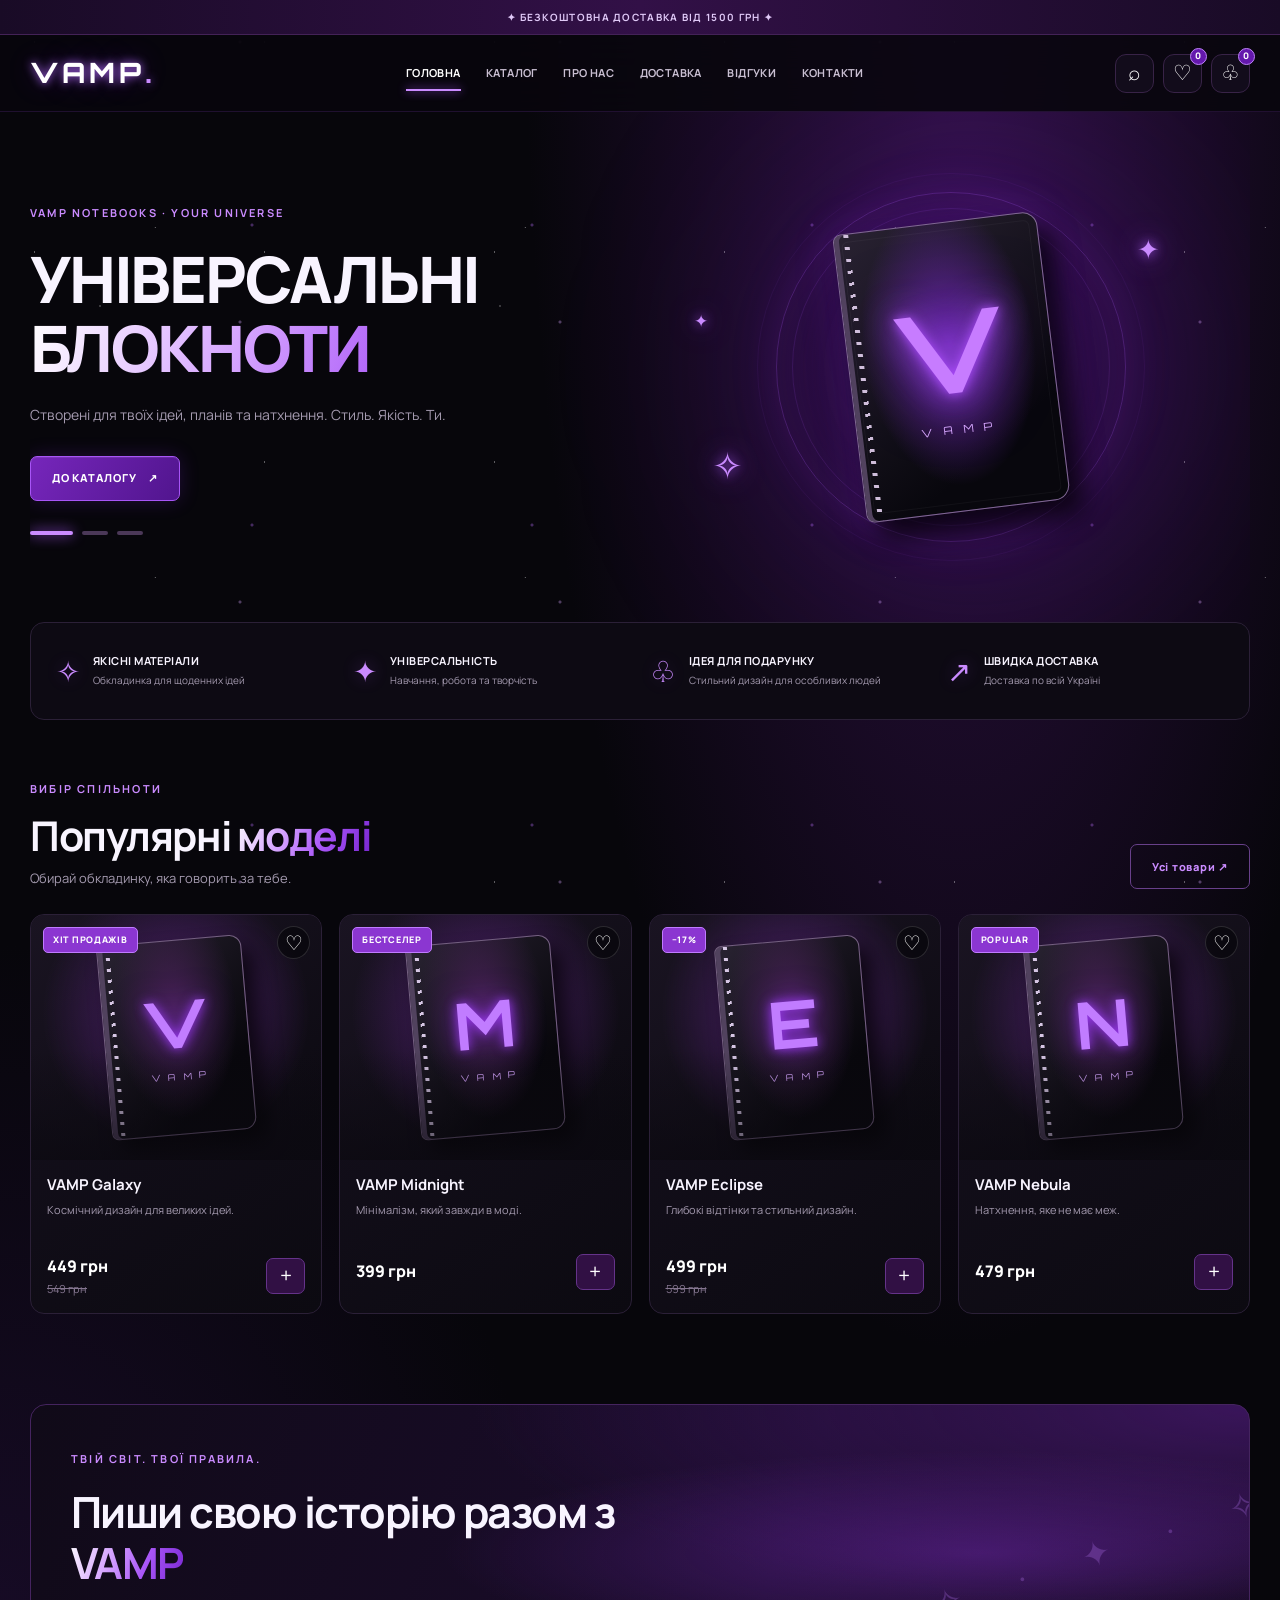
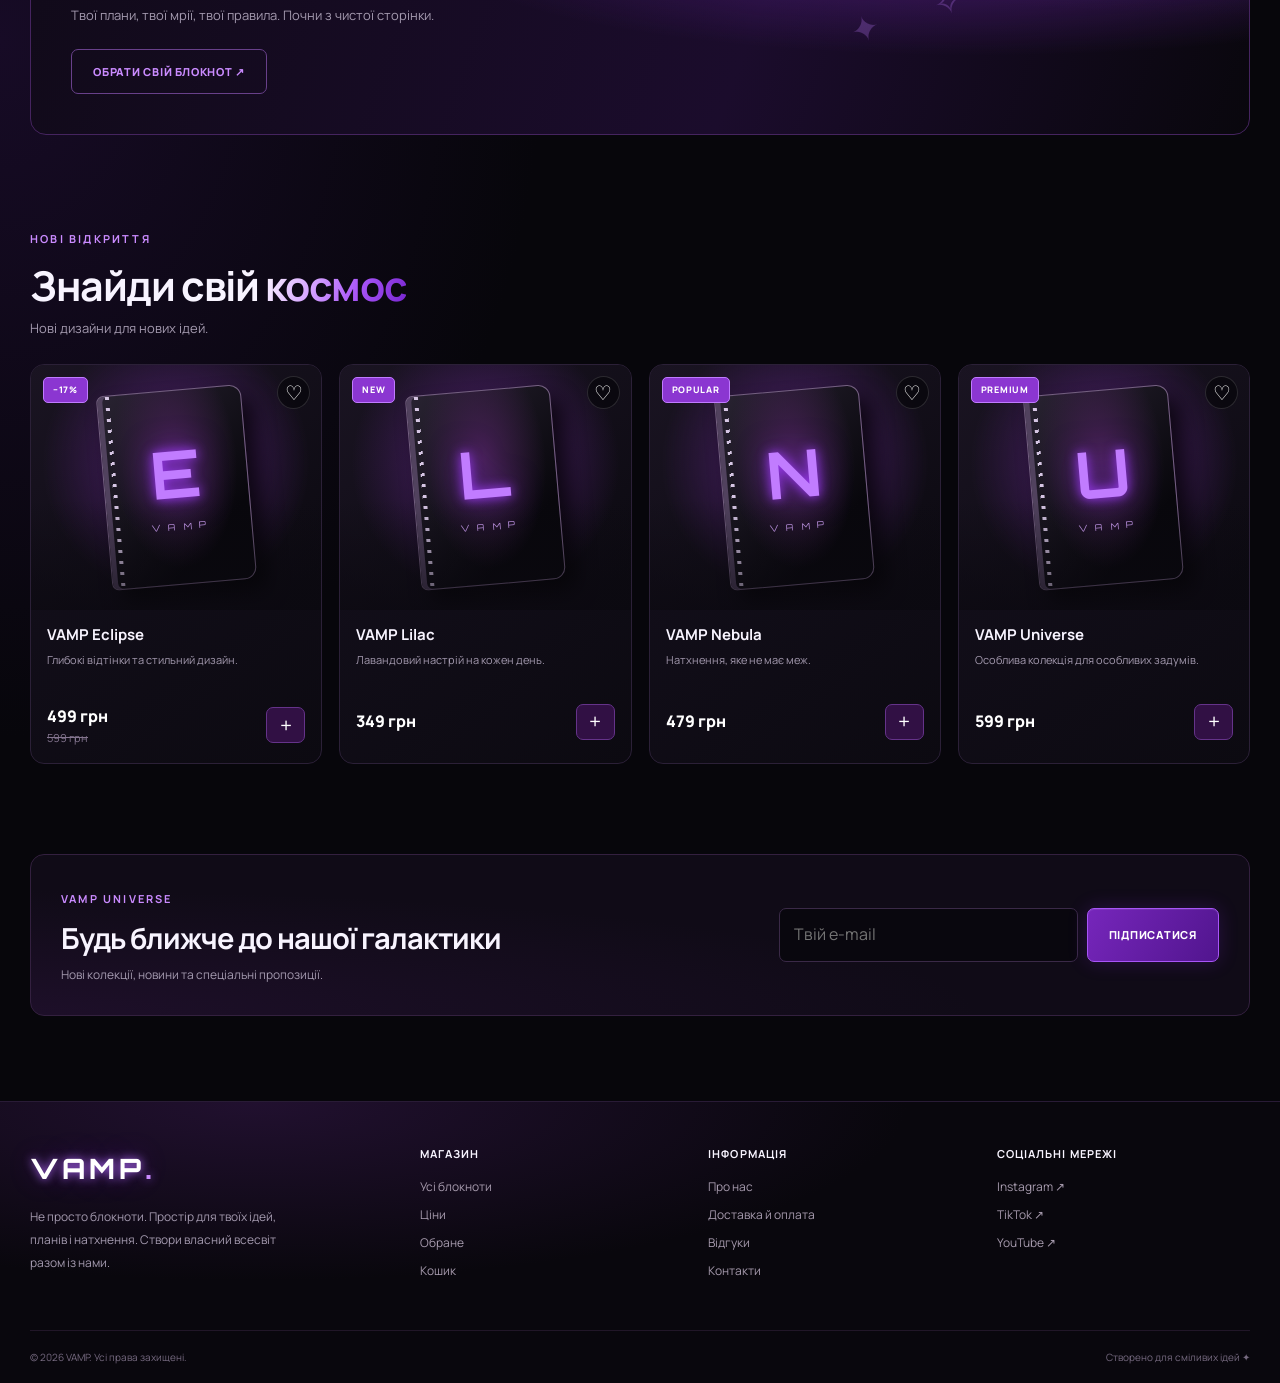
==== index.html @ b90a0ad0 "Add files via upload" ====
<!DOCTYPE html>
<html lang="uk">
<head>
    <meta charset="UTF-8">
    <meta name="viewport" content="width=device-width, initial-scale=1.0">
    <meta name="theme-color" content="#08050d">
    <meta name="description" content="VAMP — універсальні блокноти для твоїх ідей, планів і натхнення.">
    <title>VAMP — Блокноти твого всесвіту</title>

    <link rel="stylesheet" href="styles.css">
</head>

<body>

    <!-- Верхня інформаційна смуга -->
    <div class="topline">
        ✦ БЕЗКОШТОВНА ДОСТАВКА ВІД 1500 ГРН ✦
    </div>

    <!-- Шапка сайту -->
    <header class="header">
        <div class="container navbar">

            <a href="index.html" class="logo">VAMP<span>.</span></a>

            <button class="menu-toggle" id="menuToggle"
                    aria-label="Відкрити меню">
                ☰
            </button>

            <nav class="nav-links" id="navLinks">
                <a href="index.html" class="active">Головна</a>
                <a href="catalog.html">Каталог</a>
                <a href="about.html">Про нас</a>
                <a href="delivery.html">Доставка</a>
                <a href="reviews.html">Відгуки</a>
                <a href="contacts.html">Контакти</a>
            </nav>

            <div class="nav-actions">
                <button class="icon-button" id="searchToggle"
                        aria-label="Пошук">
                    ⌕
                </button>

                <a href="catalog.html?filter=saved"
                   class="icon-button" aria-label="Обране">
                    ♡ <span class="count" id="favoritesCount">0</span>
                </a>

                <a href="cart.html" class="icon-button"
                   aria-label="Кошик">
                    ♧ <span class="count" id="cartCount">0</span>
                </a>
            </div>

        </div>

        <div class="container search-box" id="searchBox" hidden>
            <input type="search" id="globalSearch"
                   placeholder="Знайди свій блокнот...">
        </div>
    </header>

    <main>

        <!-- Головна карусель -->
        <section class="hero container">

            <div class="hero-content">
                <span class="eyebrow">VAMP NOTEBOOKS · YOUR UNIVERSE</span>

                <h1 id="heroTitle">
                    УНІВЕРСАЛЬНІ
                    <span class="gradient-text">БЛОКНОТИ</span>
                </h1>

                <p id="heroDescription">
                    Створені для твоїх ідей, планів та натхнення.
                    Стиль. Якість. Ти.
                </p>

                <a href="catalog.html" class="btn">
                    ДО КАТАЛОГУ <span>↗</span>
                </a>

                <div class="carousel-controls">
                    <button class="carousel-dot active"
                            data-slide="0" aria-label="Слайд 1"></button>

                    <button class="carousel-dot"
                            data-slide="1" aria-label="Слайд 2"></button>

                    <button class="carousel-dot"
                            data-slide="2" aria-label="Слайд 3"></button>
                </div>
            </div>

            <div class="hero-visual">
                <div class="orbit"></div>

                <div class="hero-notebook">
                    <div class="hero-symbol">V</div>
                    <div class="hero-brand">V A M P</div>
                </div>

                <div class="floating-star star-one">✦</div>
                <div class="floating-star star-two">✧</div>
                <div class="floating-star star-three">✦</div>
            </div>

        </section>

        <!-- Переваги магазину -->
        <section class="container benefits">

            <div class="benefit">
                <span class="benefit-icon">✧</span>
                <div>
                    <h3>ЯКІСНІ МАТЕРІАЛИ</h3>
                    <p>Обкладинка для щоденних ідей</p>
                </div>
            </div>

            <div class="benefit">
                <span class="benefit-icon">✦</span>
                <div>
                    <h3>УНІВЕРСАЛЬНІСТЬ</h3>
                    <p>Навчання, робота та творчість</p>
                </div>
            </div>

            <div class="benefit">
                <span class="benefit-icon">♧</span>
                <div>
                    <h3>ІДЕЯ ДЛЯ ПОДАРУНКУ</h3>
                    <p>Стильний дизайн для особливих людей</p>
                </div>
            </div>

            <div class="benefit">
                <span class="benefit-icon">↗</span>
                <div>
                    <h3>ШВИДКА ДОСТАВКА</h3>
                    <p>Доставка по всій Україні</p>
                </div>
            </div>

        </section>

        <!-- Популярні товари -->
        <section class="container section">

            <div class="section-heading">
                <div>
                    <span class="eyebrow">ВИБІР СПІЛЬНОТИ</span>
                    <h2>Популярні <span class="gradient-text">моделі</span></h2>
                    <p>Обирай обкладинку, яка говорить за тебе.</p>
                </div>

                <a href="catalog.html" class="btn btn-outline">
                    Усі товари ↗
                </a>
            </div>

            <div class="products-grid" id="popularProducts">
                <!-- Товари додаються через JavaScript -->
            </div>

        </section>

        <!-- Рекламний банер -->
        <section class="container section">
            <div class="promo-banner">
                <div class="promo-content">
                    <span class="eyebrow">ТВІЙ СВІТ. ТВОЇ ПРАВИЛА.</span>

                    <h2>
                        Пиши свою історію
                        разом з <span class="gradient-text">VAMP</span>
                    </h2>

                    <p>
                        Твої плани, твої мрії, твої правила.
                        Почни з чистої сторінки.
                    </p>

                    <a href="catalog.html" class="btn btn-outline">
                        ОБРАТИ СВІЙ БЛОКНОТ ↗
                    </a>
                </div>
            </div>
        </section>

        <!-- Нова колекція -->
        <section class="container section">

            <div class="section-heading">
                <div>
                    <span class="eyebrow">НОВІ ВІДКРИТТЯ</span>
                    <h2>Знайди свій <span class="gradient-text">космос</span></h2>
                    <p>Нові дизайни для нових ідей.</p>
                </div>
            </div>

            <div class="products-grid" id="newProducts">
                <!-- Новинки додаються через JavaScript -->
            </div>

        </section>

        <!-- Підписка на новини -->
        <section class="container section">
            <div class="newsletter">

                <div>
                    <span class="eyebrow">VAMP UNIVERSE</span>
                    <h2>Будь ближче до нашої галактики</h2>
                    <p>Нові колекції, новини та спеціальні пропозиції.</p>
                </div>

                <form id="newsletterForm">
                    <input type="email" id="newsletterEmail"
                           placeholder="Твій e-mail" required>

                    <button type="submit" class="btn">
                        ПІДПИСАТИСЯ
                    </button>
                </form>

            </div>
        </section>

    </main>

    <!-- Підвал -->
    <footer class="footer">
        <div class="container footer-grid">

            <div class="footer-brand">
                <a href="index.html" class="logo">VAMP<span>.</span></a>

                <p>
                    Не просто блокноти.
                    Простір для твоїх ідей, планів і натхнення.
                    Створи власний всесвіт разом із нами.
                </p>
            </div>

            <div>
                <h3>МАГАЗИН</h3>
                <a href="catalog.html">Усі блокноти</a>
                <a href="catalog.html?sort=price">Ціни</a>
                <a href="catalog.html?filter=saved">Обране</a>
                <a href="cart.html">Кошик</a>
            </div>

            <div>
                <h3>ІНФОРМАЦІЯ</h3>
                <a href="about.html">Про нас</a>
                <a href="delivery.html">Доставка й оплата</a>
                <a href="reviews.html">Відгуки</a>
                <a href="contacts.html">Контакти</a>
            </div>

            <div>
                <h3>СОЦІАЛЬНІ МЕРЕЖІ</h3>
                <a href="https://instagram.com/" target="_blank"
                   rel="noopener noreferrer">Instagram ↗</a>
                <a href="https://tiktok.com/" target="_blank"
                   rel="noopener noreferrer">TikTok ↗</a>
                <a href="https://youtube.com/" target="_blank"
                   rel="noopener noreferrer">YouTube ↗</a>
            </div>

        </div>

        <div class="container copyright">
            <span>© 2026 VAMP. Усі права захищені.</span>
            <span>Створено для сміливих ідей ✦</span>
        </div>
    </footer>

    <script src="app.js"></script>

</body>
</html>
---- styles.css ----
/* =========================================
   VAMP — GALAXY DESIGN SYSTEM
   HTML + CSS + JavaScript
========================================= */

@import url('https://fonts.googleapis.com/css2?family=Manrope:wght@400;500;600;700;800&family=Orbitron:wght@400;500;600;700;800&display=swap');

/* ---------- 1. ОСНОВНІ НАЛАШТУВАННЯ ---------- */

:root {
    --bg: #07060b;
    --bg-light: #0d0913;
    --panel: #100c18;
    --panel-light: #171020;

    --purple: #a855f7;
    --purple-light: #ca8bff;
    --purple-dark: #6418ad;
    --pink: #e879f9;

    --text: #f8f4ff;
    --muted: #a49aaf;
    --border: #30213e;

    --glow:
        0 0 15px #a855f733,
        0 0 35px #a855f711;

    --radius: 14px;
    --transition: 0.3s ease;
}

* {
    margin: 0;
    padding: 0;
    box-sizing: border-box;
}

html {
    scroll-behavior: smooth;
    scroll-padding-top: 100px;
}

body {
    min-height: 100vh;
    overflow-x: hidden;

    color: var(--text);
    background:
        radial-gradient(
            ellipse at 75% 0%,
            #301047 0%,
            transparent 32%
        ),
        radial-gradient(
            ellipse at 0% 55%,
            #170b26 0%,
            transparent 30%
        ),
        var(--bg);

    font-family: 'Manrope', sans-serif;
    line-height: 1.6;
}

/* Космічні зірки на фоні */

body::before {
    content: "";
    position: fixed;
    inset: 0;

    pointer-events: none;
    z-index: -1;

    opacity: 0.35;

    background-image:
        radial-gradient(
            1px 1px at 15% 20%,
            white 50%,
            transparent
        ),
        radial-gradient(
            2px 2px at 75% 15%,
            #d8a6ff 50%,
            transparent
        ),
        radial-gradient(
            1px 1px at 42% 65%,
            white 50%,
            transparent
        ),
        radial-gradient(
            2px 2px at 90% 75%,
            #bb70ff 50%,
            transparent
        ),
        radial-gradient(
            1px 1px at 25% 85%,
            white 50%,
            transparent
        );

    background-size:
        230px 210px,
        320px 280px,
        370px 350px,
        280px 300px,
        400px 360px;

    animation: starsMove 50s linear infinite;
}

@keyframes starsMove {
    from {
        background-position: 0 0;
    }

    to {
        background-position: 250px 500px;
    }
}

::selection {
    color: white;
    background: #8534c7;
}

a {
    color: inherit;
    text-decoration: none;
}

button,
input,
textarea,
select {
    font: inherit;
}

button {
    cursor: pointer;
}

button,
a,
input {
    -webkit-tap-highlight-color: transparent;
}

button:focus-visible,
a:focus-visible,
input:focus-visible,
select:focus-visible,
textarea:focus-visible {
    outline: 2px solid var(--purple-light);
    outline-offset: 4px;
}

img {
    display: block;
    max-width: 100%;
}

.container {
    width: min(1220px, calc(100% - 44px));
    margin-inline: auto;
}

section {
    position: relative;
}

/* ---------- 2. ТИПОГРАФІКА ---------- */

h1,
h2,
h3,
h4 {
    line-height: 1.2;
    font-weight: 700;
}

h1,
h2 {
    letter-spacing: -0.035em;
}

h2 {
    font-size: clamp(27px, 3.2vw, 42px);
}

p {
    color: var(--muted);
}

.eyebrow {
    display: inline-block;

    color: var(--purple-light);

    font-size: 11px;
    font-weight: 700;

    letter-spacing: 0.2em;
    text-transform: uppercase;
}

.gradient-text {
    color: var(--purple-light);

    background:
        linear-gradient(
            110deg,
            #ffffff 0%,
            #d6a5ff 35%,
            #a855f7 65%,
            #7624cf 100%
        );

    -webkit-background-clip: text;
    background-clip: text;
    -webkit-text-fill-color: transparent;
}

/* ---------- 3. ВЕРХНЯ СМУГА ---------- */

.topline {
    padding: 9px 15px;

    color: #e0c9f7;
    background:
        linear-gradient(
            90deg,
            #190b26,
            #321047,
            #190b26
        );

    border-bottom: 1px solid #432257;

    text-align: center;
    font-size: 10px;
    font-weight: 700;

    letter-spacing: 0.13em;
}

/* ---------- 4. НАВІГАЦІЯ ---------- */

.header {
    position: sticky;
    top: 0;
    z-index: 100;

    background: rgb(8 6 13 / 88%);

    border-bottom: 1px solid rgb(168 85 247 / 15%);

    backdrop-filter: blur(20px);
    -webkit-backdrop-filter: blur(20px);
}

.navbar {
    min-height: 76px;

    display: flex;
    align-items: center;
    justify-content: space-between;

    gap: 25px;
}

.logo {
    flex-shrink: 0;

    font-family: 'Orbitron', sans-serif;
    font-size: 28px;
    font-weight: 800;

    letter-spacing: 0.14em;

    color: white;

    text-shadow:
        0 0 10px #b36aff,
        0 0 30px #8b2cf555;
}

.logo span {
    color: var(--purple-light);
}

.nav-links {
    display: flex;
    align-items: center;
    justify-content: center;

    gap: clamp(12px, 2vw, 27px);
}

.nav-links a {
    position: relative;

    color: #c9bfd2;

    font-size: 11px;
    font-weight: 700;

    text-transform: uppercase;
    letter-spacing: 0.035em;

    transition: color var(--transition);
}

.nav-links a::after {
    content: "";

    position: absolute;
    left: 0;
    bottom: -9px;

    width: 0;
    height: 2px;

    background: var(--purple-light);

    box-shadow: 0 0 10px var(--purple);

    transition: width var(--transition);
}

.nav-links a:hover,
.nav-links a.active {
    color: white;
}

.nav-links a:hover::after,
.nav-links a.active::after {
    width: 100%;
}

.nav-actions {
    display: flex;
    align-items: center;
    gap: 9px;
}

.icon-button {
    width: 39px;
    height: 39px;

    position: relative;

    display: inline-flex;
    align-items: center;
    justify-content: center;
    gap: 2px;

    border: 1px solid #382347;
    border-radius: 11px;

    background: #120c1b;
    color: white;

    font-size: 21px;

    transition: all var(--transition);
}

.icon-button:hover {
    color: var(--purple-light);
    border-color: var(--purple);
    box-shadow: var(--glow);
    transform: translateY(-2px);
}

.count {
    position: absolute;
    top: -7px;
    right: -6px;

    min-width: 17px;
    height: 17px;

    display: grid;
    place-items: center;

    padding: 0 4px;

    color: white;
    background: var(--purple-dark);

    border: 1px solid #c084fc;
    border-radius: 99px;

    font-size: 9px;
    font-weight: 800;
}

.menu-toggle {
    display: none;

    width: 39px;
    height: 39px;

    border: 1px solid var(--border);
    border-radius: 10px;

    color: white;
    background: var(--panel);

    font-size: 20px;
}

.search-box {
    padding-bottom: 15px;
}

.search-box input {
    width: 100%;
    padding: 13px 15px;

    color: white;
    background: var(--panel);

    border: 1px solid var(--border);
    border-radius: 8px;
}

.search-box input:focus {
    border-color: var(--purple);
    outline: none;
}

/* ---------- 5. КНОПКИ ---------- */

.btn {
    min-height: 45px;

    display: inline-flex;
    align-items: center;
    justify-content: center;
    gap: 12px;

    padding: 12px 21px;

    color: white;

    border: 1px solid #a855f7;
    border-radius: 7px;

    background:
        linear-gradient(
            120deg,
            #7626bb,
            #51158e
        );

    box-shadow:
        0 0 20px #8b2cf533,
        inset 0 1px 0 #ffffff15;

    font-size: 11px;
    font-weight: 800;

    letter-spacing: 0.07em;

    transition:
        transform var(--transition),
        box-shadow var(--transition),
        filter var(--transition);
}

.btn:hover {
    transform: translateY(-3px);

    filter: brightness(1.18);

    box-shadow:
        0 0 20px #a855f766,
        0 0 45px #a855f722;
}

.btn:active {
    transform: translateY(0);
}

.btn-outline {
    color: var(--purple-light);

    background: transparent;

    border-color: #68408a;
    box-shadow: none;
}

.btn-outline:hover {
    color: white;
    background: #8b2be333;
    border-color: var(--purple);
}

.btn-small {
    min-height: 36px;
    padding: 8px 12px;

    font-size: 11px;
}

/* ---------- 6. ГОЛОВНА КАРУСЕЛЬ ---------- */

.hero {
    min-height: 510px;

    display: grid;
    grid-template-columns: 1fr 1fr;

    align-items: center;
    gap: 25px;

    padding-top: 30px;
    padding-bottom: 30px;

    overflow: hidden;
}

.hero::before {
    content: "";

    position: absolute;

    width: 430px;
    height: 430px;

    top: 8%;
    right: 5%;

    border-radius: 50%;

    background: #781acb35;
    filter: blur(100px);

    pointer-events: none;
}

.hero-content {
    position: relative;
    z-index: 2;

    animation: fadeIn 0.8s ease both;
}

.hero h1 {
    margin: 20px 0;

    font-size: clamp(40px, 5vw, 68px);

    line-height: 1.07;
    font-weight: 800;
}

.hero h1 .gradient-text {
    display: block;
}

.hero-content > p {
    max-width: 430px;

    margin-bottom: 27px;

    font-size: 14px;
    line-height: 1.9;
}

.carousel-controls {
    display: flex;
    gap: 9px;

    margin-top: 30px;
}

.carousel-dot {
    width: 26px;
    height: 4px;

    padding: 0;

    border: 0;
    border-radius: 5px;

    background: #4b3858;

    transition: all var(--transition);
}

.carousel-dot.active {
    width: 43px;

    background: var(--purple-light);

    box-shadow: 0 0 13px var(--purple);
}

.hero-visual {
    position: relative;

    min-height: 400px;

    display: grid;
    place-items: center;

    isolation: isolate;
}

.orbit {
    position: absolute;

    width: min(350px, 85%);
    aspect-ratio: 1;

    border: 1px solid #a855f744;
    border-radius: 50%;

    box-shadow:
        0 0 50px #9d38ff20,
        inset 0 0 50px #7625bd20;

    animation: orbitPulse 5s ease-in-out infinite;
}

.orbit::before,
.orbit::after {
    content: "";

    position: absolute;

    inset: 15px;

    border: 1px solid #a855f722;
    border-radius: 50%;
}

.orbit::after {
    inset: -20px;
    border-color: #a855f711;
}

.hero-notebook {
    position: relative;

    width: 205px;
    height: 290px;

    display: flex;
    flex-direction: column;
    align-items: center;
    justify-content: center;

    gap: 16px;

    border: 1px solid #806b92;
    border-radius: 8px 15px 15px 8px;

    background:
        radial-gradient(
            ellipse at 50% 42%,
            #6425a3,
            transparent 60%
        ),
        linear-gradient(
            145deg,
            #292232,
            #08070d 75%
        );

    box-shadow:
        13px 18px 25px #000b,
        inset 5px 0 #51425e,
        0 0 45px #942fff25;

    transform: rotate(-7deg);

    animation: notebookFloat 5s ease-in-out infinite;
}

.hero-notebook::before {
    content: "";

    position: absolute;

    top: 0;
    bottom: 0;
    left: 10px;

    width: 5px;

    background:
        repeating-linear-gradient(
            to bottom,
            #e4d1f0 0 3px,
            transparent 3px 12px
        );

    opacity: 0.9;
}

.hero-notebook::after {
    content: "";

    position: absolute;

    top: 7px;
    right: 7px;
    bottom: 7px;
    left: 7px;

    border: 1px solid #ffffff0a;
    border-radius: 6px;

    pointer-events: none;
}

.hero-symbol {
    color: #c77cff;

    font-family: 'Orbitron', sans-serif;
    font-size: 112px;
    font-weight: 700;

    line-height: 1;

    text-shadow:
        0 0 12px #ae4cff,
        0 0 35px #a855f7,
        0 0 70px #8b2cf588;
}

.hero-brand {
    color: #d7a7ff;

    font-family: 'Orbitron', sans-serif;
    font-size: 11px;

    letter-spacing: 0.35em;
}

.floating-star {
    position: absolute;

    color: var(--purple-light);

    text-shadow:
        0 0 12px var(--purple),
        0 0 30px var(--purple);

    animation: starFloat 4s ease-in-out infinite;
}

.star-one {
    top: 15%;
    right: 15%;
    font-size: 27px;
}

.star-two {
    bottom: 18%;
    left: 10%;
    font-size: 37px;
    animation-delay: -1s;
}

.star-three {
    top: 35%;
    left: 7%;
    font-size: 17px;
    animation-delay: -2s;
}

@keyframes notebookFloat {
    0%, 100% {
        transform: translateY(0) rotate(-7deg);
    }

    50% {
        transform: translateY(-13px) rotate(-4deg);
    }
}

@keyframes orbitPulse {
    0%, 100% {
        opacity: 0.65;
        transform: scale(1);
    }

    50% {
        opacity: 1;
        transform: scale(1.04);
    }
}

@keyframes starFloat {
    0%, 100% {
        transform: translateY(0) rotate(0);
        opacity: 0.7;
    }

    50% {
        transform: translateY(-12px) rotate(20deg);
        opacity: 1;
    }
}

@keyframes fadeIn {
    from {
        opacity: 0;
        transform: translateY(15px);
    }

    to {
        opacity: 1;
        transform: translateY(0);
    }
}

/* ---------- 7. СЕКЦІЇ ---------- */

.section {
    padding-top: 55px;
    padding-bottom: 35px;
}

.section-heading {
    display: flex;
    align-items: end;
    justify-content: space-between;

    gap: 25px;

    margin-bottom: 25px;
}

.section-heading h2 {
    margin-top: 10px;
    margin-bottom: 8px;
}

.section-heading p {
    font-size: 13px;
}

/* ---------- 8. КАРТКИ ТОВАРІВ ---------- */

.products-grid {
    display: grid;

    grid-template-columns: repeat(4, minmax(0, 1fr));

    gap: 17px;
}

.product-card {
    position: relative;

    min-width: 0;

    overflow: hidden;

    border: 1px solid #2b2037;
    border-radius: var(--radius);

    background:
        linear-gradient(
            145deg,
            #15101e,
            #0c0a11
        );

    transition:
        transform var(--transition),
        border-color var(--transition),
        box-shadow var(--transition);
}

.product-card:hover {
    transform: translateY(-6px);

    border-color: #8d45bf;

    box-shadow:
        0 10px 35px #0006,
        0 0 25px #8b2cf522;
}

.product-visual {
    position: relative;

    height: 245px;

    display: grid;
    place-items: center;

    overflow: hidden;

    background:
        radial-gradient(
            ellipse at 50% 40%,
            #542176 0%,
            transparent 65%
        ),
        linear-gradient(
            145deg,
            #1a1422,
            #0b0910
        );
}

.product-visual::after {
    content: "";

    position: absolute;
    inset: 0;

    background:
        linear-gradient(
            to top,
            #0b0910aa,
            transparent 45%
        );

    pointer-events: none;
}

.product-card:hover .product-visual {
    background:
        radial-gradient(
            ellipse at 50% 40%,
            #7625a7,
            transparent 70%
        ),
        #100b17;
}

.notebook {
    position: relative;

    width: 145px;
    height: 195px;

    display: flex;
    flex-direction: column;
    align-items: center;
    justify-content: center;

    gap: 14px;

    border: 1px solid #73607f;
    border-radius: 7px 12px 12px 7px;

    background:
        radial-gradient(
            ellipse at 50% 35%,
            #452054,
            transparent 62%
        ),
        linear-gradient(
            135deg,
            #292332,
            #08070c 75%
        );

    box-shadow:
        10px 14px 20px #000b,
        inset 5px 0 #51425e;

    transform: rotate(-5deg);

    transition: transform var(--transition);
}

.product-card:hover .notebook {
    transform: rotate(-2deg) translateY(-5px);
}

.notebook::before {
    content: "";

    position: absolute;

    left: 8px;
    top: 0;
    bottom: 0;

    width: 4px;

    background:
        repeating-linear-gradient(
            to bottom,
            #d6c6e4 0 3px,
            transparent 3px 11px
        );
}

.cover-symbol {
    color: #c17cff;

    font-family: 'Orbitron', sans-serif;
    font-size: 65px;
    font-weight: 700;

    line-height: 1;

    text-shadow:
        0 0 12px #a33cff,
        0 0 30px #8b2cf588;
}

.cover-name {
    color: #d6a6ff;

    font-family: 'Orbitron', sans-serif;
    font-size: 9px;

    letter-spacing: 0.3em;
}

.product-tag {
    position: absolute;
    z-index: 3;

    top: 12px;
    left: 12px;

    padding: 5px 9px;

    color: white;

    background: #8b36d1;

    border: 1px solid #c07bff;
    border-radius: 5px;

    font-size: 9px;
    font-weight: 800;

    letter-spacing: 0.08em;
}

.favorite-button {
    position: absolute;
    z-index: 5;

    top: 11px;
    right: 11px;

    width: 33px;
    height: 33px;

    display: grid;
    place-items: center;

    color: white;

    border: 1px solid #ffffff22;
    border-radius: 50%;

    background: #09070cbf;

    font-size: 20px;

    transition: all var(--transition);
}

.favorite-button:hover,
.favorite-button.saved {
    color: #e78bff;
    border-color: #c05aff;
    box-shadow: 0 0 15px #a855f733;
}

.product-info {
    padding: 16px;
}

.product-info h3 {
    margin-bottom: 7px;

    font-size: 15px;
}

.product-info p {
    min-height: 39px;

    margin-bottom: 14px;

    font-size: 11px;
    line-height: 1.7;
}

.product-bottom {
    display: flex;
    align-items: center;
    justify-content: space-between;

    gap: 8px;
}

.product-price {
    color: white;

    font-size: 16px;
    font-weight: 800;
}

.product-old-price {
    display: block;

    color: #84758f;

    font-size: 11px;
    font-weight: 400;

    text-decoration: line-through;
}

.add-cart-button {
    width: 39px;
    height: 36px;

    display: grid;
    place-items: center;

    flex-shrink: 0;

    color: white;

    border: 1px solid #65338a;
    border-radius: 7px;

    background: #311044;

    font-size: 21px;

    transition: all var(--transition);
}

.add-cart-button:hover {
    background: #7929b9;
    border-color: #bd76ff;

    box-shadow: 0 0 15px #a855f744;
}

/* ---------- 9. ПЕРЕВАГИ ---------- */

.benefits {
    display: grid;
    grid-template-columns: repeat(4, minmax(0, 1fr));

    gap: 20px;

    padding: 25px;

    border: 1px solid #2b2037;
    border-radius: var(--radius);

    background: #0d0a13;
}

.benefit {
    display: flex;
    align-items: center;

    gap: 13px;
}

.benefit-icon {
    flex-shrink: 0;

    color: var(--purple-light);

    font-size: 29px;

    text-shadow: 0 0 18px #a855f755;
}

.benefit h3 {
    font-size: 11px;
    letter-spacing: 0.04em;
}

.benefit p {
    margin-top: 5px;

    font-size: 10px;
    line-height: 1.6;
}

/* ---------- 10. ПРОМО-БАНЕР ---------- */

.promo-banner {
    position: relative;

    min-height: 280px;

    display: flex;
    align-items: center;

    overflow: hidden;

    padding: 40px;

    border: 1px solid #45245f;
    border-radius: 16px;

    background:
        radial-gradient(
            ellipse at 78% 45%,
            #7629b877,
            transparent 40%
        ),
        radial-gradient(
            ellipse at 100% 0%,
            #3a155b,
            transparent 45%
        ),
        linear-gradient(
            110deg,
            #100a18,
            #1b0c2c 60%,
            #09070d
        );
}

.promo-banner::after {
    content: "✦　✧　·　✦　·　✧";

    position: absolute;

    right: -30px;
    top: 40%;

    color: #c17cff44;

    font-size: 35px;
    letter-spacing: 12px;

    transform: rotate(-18deg);

    pointer-events: none;
}

.promo-content {
    position: relative;
    z-index: 2;

    max-width: 570px;
}

.promo-content h2 {
    margin: 15px 0;

    font-size: clamp(27px, 3.5vw, 43px);
}

.promo-content p {
    max-width: 460px;

    margin-bottom: 22px;

    font-size: 13px;
    line-height: 1.8;
}

/* ---------- 11. ПІДПИСКА ---------- */

.newsletter {
    display: flex;
    align-items: center;
    justify-content: space-between;

    gap: 30px;

    padding: 30px;

    border: 1px solid #33203f;
    border-radius: 14px;

    background:
        radial-gradient(
            ellipse at 0% 100%,
            #38174d55,
            transparent 55%
        ),
        #100b17;
}

.newsletter h2 {
    margin: 10px 0;

    font-size: clamp(21px, 2.5vw, 29px);
}

.newsletter p {
    font-size: 12px;
}

.newsletter form {
    display: flex;

    gap: 9px;

    width: min(440px, 100%);
}

.newsletter input {
    min-width: 0;
    width: 100%;

    padding: 13px 14px;

    color: white;
    background: #09070e;

    border: 1px solid #3a2947;
    border-radius: 7px;
}

.newsletter input:focus {
    outline: none;
    border-color: var(--purple);
    box-shadow: 0 0 0 3px #a855f722;
}

/* ---------- 12. ПІДВАЛ ---------- */

.footer {
    margin-top: 50px;

    background:
        radial-gradient(
            ellipse at 20% 0%,
            #21102f,
            transparent 45%
        ),
        #09070d;

    border-top: 1px solid #291b36;
}

.footer-grid {
    display: grid;
    grid-template-columns: 1.4fr 1fr 1fr 1fr;

    gap: 35px;

    padding-top: 45px;
    padding-bottom: 40px;
}

.footer-grid h3 {
    margin-bottom: 17px;

    font-size: 11px;
    letter-spacing: 0.1em;
}

.footer-grid p {
    margin-top: 15px;

    max-width: 280px;

    font-size: 12px;
    line-height: 1.9;
}

.footer-grid > div > a:not(.logo) {
    display: block;

    margin-bottom: 9px;

    color: #a79bae;

    font-size: 12px;

    transition: color var(--transition);
}

.footer-grid > div > a:not(.logo):hover {
    color: var(--purple-light);
}

.copyright {
    display: flex;
    justify-content: space-between;

    gap: 15px;

    padding-top: 18px;
    padding-bottom: 18px;

    border-top: 1px solid #211628;

    color: #766a80;

    font-size: 10px;
}

/* ---------- 13. ДОДАТКОВІ СТОРІНКИ ---------- */

.page-hero {
    padding-top: 55px;
    padding-bottom: 30px;
}

.page-hero h1 {
    margin: 12px 0;

    font-size: clamp(34px, 4vw, 52px);
}

.breadcrumbs {
    margin-bottom: 22px;

    color: #93869e;

    font-size: 12px;
}

.breadcrumbs a {
    color: var(--purple-light);
}

.page-panel {
    margin-bottom: 25px;
    padding: 27px;

    border: 1px solid var(--border);
    border-radius: var(--radius);

    background: var(--panel);
}

.page-panel h2 {
    margin-bottom: 15px;

    font-size: 24px;
}

.page-panel p {
    margin-bottom: 15px;

    font-size: 13px;
    line-height: 1.9;
}

.content-narrow {
    max-width: 850px;
}

.stats {
    display: grid;
    grid-template-columns: repeat(3, 1fr);

    gap: 15px;

    margin: 25px 0;
}

.stat {
    padding: 23px;

    border: 1px solid #362345;
    border-radius: 12px;

    background: #120c1b;
}

.stat b {
    display: block;

    color: var(--purple-light);

    font-family: 'Orbitron', sans-serif;
    font-size: 27px;
}

.stat span {
    color: var(--muted);

    font-size: 12px;
}

/* ---------- 14. ФОРМИ ---------- */

.form-field {
    width: 100%;

    padding: 13px 14px;

    color: white;
    background: #09070e;

    border: 1px solid #3a2947;
    border-radius: 7px;
}

.form-field:focus {
    outline: none;

    border-color: var(--purple);

    box-shadow: 0 0 0 3px #a855f722;
}

.form-label {
    display: block;

    margin-bottom: 7px;

    color: #c4b7d0;

    font-size: 12px;
}

.form-grid {
    display: grid;
    grid-template-columns: repeat(2, minmax(0, 1fr));

    gap: 15px;
}

.form-grid .full {
    grid-column: 1 / -1;
}

/* ---------- 15. ВІДГУКИ ---------- */

.reviews-grid {
    display: grid;
    grid-template-columns: repeat(3, minmax(0, 1fr));

    gap: 16px;
}

.review-card {
    padding: 22px;

    border: 1px solid var(--border);
    border-radius: 12px;

    background: var(--panel);
}

.review-stars {
    color: var(--purple-light);

    letter-spacing: 0.15em;
}

.review-card p {
    margin: 15px 0;

    font-size: 13px;
    line-height: 1.8;
}

/* ---------- 16. КОШИК ---------- */

.cart-row {
    display: grid;
    grid-template-columns: 80px 1fr auto auto;

    align-items: center;

    gap: 18px;

    padding: 17px 0;

    border-bottom: 1px solid #2a1d35;
}

.mini-cover {
    height: 95px;

    display: grid;
    place-items: center;

    border: 1px solid #392248;
    border-radius: 8px;

    background:
        radial-gradient(
            ellipse,
            #552276,
            #100b15
        );
}

.mini-cover .cover-symbol {
    font-size: 35px;
}

.quantity-controls {
    display: flex;
    align-items: center;

    gap: 10px;
}

.quantity-controls button {
    width: 30px;
    height: 30px;

    color: white;
    background: var(--panel-light);

    border: 1px solid #443050;
    border-radius: 6px;
}

.cart-total {
    max-width: 380px;

    margin: 25px 0 25px auto;
    padding: 23px;

    border: 1px solid #382347;
    border-radius: 12px;

    background: var(--panel);
}

.cart-total .total-price {
    margin: 10px 0 18px;

    font-size: 26px;
    font-weight: 800;
}

/* ---------- 17. ПОРОЖНІЙ СТАН ---------- */

.empty-state {
    padding: 60px 20px;

    text-align: center;

    border: 1px dashed #4a315d;
    border-radius: 14px;

    background: #100b1666;
}

.empty-state .big-icon {
    margin-bottom: 15px;

    color: var(--purple-light);

    font-size: 50px;
}

.empty-state h2 {
    margin-bottom: 12px;
    font-size: 25px;
}

.empty-state p {
    margin-bottom: 20px;
    font-size: 13px;
}

/* ---------- 18. СПОВІЩЕННЯ ---------- */

.toast {
    position: fixed;

    right: 20px;
    bottom: 20px;

    z-index: 999;

    max-width: calc(100vw - 40px);

    padding: 14px 20px;

    color: white;

    border: 1px solid #a855f7;
    border-radius: 10px;

    background: #21102e;

    box-shadow: var(--glow);

    animation: toastIn 0.3s ease;
}

@keyframes toastIn {
    from {
        opacity: 0;
        transform: translateY(15px);
    }

    to {
        opacity: 1;
        transform: translateY(0);
    }
}

/* ---------- 19. СКРОЛБАР ---------- */

::-webkit-scrollbar {
    width: 9px;
}

::-webkit-scrollbar-track {
    background: #09070d;
}

::-webkit-scrollbar-thumb {
    background: #4b2863;

    border: 2px solid #09070d;
    border-radius: 20px;
}

::-webkit-scrollbar-thumb:hover {
    background: #8d45bf;
}

/* ---------- 20. АНІМАЦІЇ ПРИ НАВЕДЕННІ ---------- */

@media (hover: hover) {
    .benefit {
        transition: transform var(--transition);
    }

    .benefit:hover {
        transform: translateY(-3px);
    }

    .benefit:hover .benefit-icon {
        text-shadow: 0 0 25px #bd76ff;
    }
}

/* ---------- 21. ПЛАНШЕТИ ---------- */

@media (max-width: 1000px) {
    .navbar {
        gap: 15px;
    }

    .nav-links {
        gap: 12px;
    }

    .nav-links a {
        font-size: 10px;
    }

    .logo {
        font-size: 24px;
    }

    .products-grid {
        grid-template-columns: repeat(2, minmax(0, 1fr));
    }

    .benefits {
        grid-template-columns: repeat(2, minmax(0, 1fr));
    }

    .footer-grid {
        grid-template-columns: repeat(2, minmax(0, 1fr));
    }

    .hero {
        min-height: 450px;
    }

    .hero-notebook {
        transform: scale(0.9) rotate(-7deg);
    }

    .reviews-grid {
        grid-template-columns: repeat(2, minmax(0, 1fr));
    }
}

/* ---------- 22. ТЕЛЕФОНИ ---------- */

@media (max-width: 680px) {
    .container {
        width: calc(100% - 28px);
    }

    .topline {
        padding: 8px;

        font-size: 8px;
        letter-spacing: 0.07em;
    }

    .navbar {
        min-height: 65px;

        gap: 9px;
    }

    .logo {
        font-size: 22px;
        margin-right: auto;
    }

    .menu-toggle {
        display: grid;
        place-items: center;
    }

    .nav-links {
        position: absolute;

        top: 65px;
        left: 0;
        right: 0;

        display: none;
        flex-direction: column;
        align-items: stretch;

        gap: 0;

        padding: 10px 20px 20px;

        background: #0c0812;

        border-bottom: 1px solid #342040;

        box-shadow: 0 20px 30px #0007;
    }

    .nav-links.open {
        display: flex;
    }

    .nav-links a {
        padding: 13px 0;

        font-size: 12px;

        border-bottom: 1px solid #ffffff0b;
    }

    .nav-links a::after {
        display: none;
    }

    .nav-actions {
        gap: 5px;
    }

    .icon-button {
        width: 33px;
        height: 33px;

        font-size: 17px;
    }

    .count {
        top: -6px;
        right: -5px;

        min-width: 15px;
        height: 15px;

        font-size: 8px;
    }

    .hero {
        grid-template-columns: 1fr;

        gap: 0;

        padding-top: 15px;
        padding-bottom: 25px;
    }

    .hero-visual {
        grid-row: 1;

        min-height: 285px;
    }

    .hero-content {
        grid-row: 2;
    }

    .hero-notebook {
        width: 165px;
        height: 230px;

        transform: rotate(-6deg);
    }

    .hero-symbol {
        font-size: 85px;
    }

    .orbit {
        width: 245px;
    }

    .hero h1 {
        margin: 15px 0;

        font-size: clamp(37px, 10vw, 48px);
    }

    .hero-content > p {
        font-size: 13px;
    }

    .section {
        padding-top: 30px;
        padding-bottom: 25px;
    }

    .section-heading {
        align-items: flex-start;
        flex-direction: column;

        gap: 14px;

        margin-bottom: 19px;
    }

    .section-heading h2 {
        font-size: 28px;
    }

    .products-grid {
        gap: 10px;
    }

    .product-visual {
        height: 190px;
    }

    .notebook {
        width: 125px;
        height: 168px;

        transform: scale(0.86) rotate(-5deg);
    }

    .cover-symbol {
        font-size: 53px;
    }

    .cover-name {
        font-size: 8px;
    }

    .product-info {
        padding: 11px;
    }

    .product-info h3 {
        font-size: 13px;
    }

    .product-info p {
        min-height: 49px;

        font-size: 10px;
    }

    .product-price {
        font-size: 13px;
    }

    .add-cart-button {
        width: 33px;
        height: 33px;
    }

    .product-tag {
        top: 8px;
        left: 8px;

        padding: 4px 6px;

        font-size: 8px;
    }

    .favorite-button {
        top: 7px;
        right: 7px;

        width: 28px;
        height: 28px;

        font-size: 17px;
    }

    .benefits {
        gap: 19px 12px;

        padding: 16px;
    }

    .benefit {
        align-items: flex-start;
        gap: 8px;
    }

    .benefit-icon {
        font-size: 21px;
    }

    .benefit h3 {
        font-size: 9px;
    }

    .benefit p {
        font-size: 9px;
    }

    .promo-banner {
        min-height: 280px;

        padding: 24px;
    }

    .promo-content h2 {
        font-size: 29px;
    }

    .promo-content p {
        font-size: 12px;
    }

    .newsletter {
        align-items: stretch;
        flex-direction: column;

        gap: 20px;

        padding: 22px;
    }

    .newsletter form {
        flex-direction: column;
    }

    .newsletter h2 {
        font-size: 24px;
    }

    .footer-grid {
        grid-template-columns: repeat(2, minmax(0, 1fr));

        gap: 28px 17px;

        padding-top: 30px;
        padding-bottom: 28px;
    }

    .footer-grid h3 {
        font-size: 10px;
    }

    .footer-grid p,
    .footer-grid > div > a:not(.logo) {
        font-size: 11px;
    }

    .footer-brand {
        grid-column: 1 / -1;
    }

    .copyright {
        flex-direction: column;

        gap: 7px;

        font-size: 9px;
    }

    .page-hero {
        padding-top: 35px;
    }

    .page-hero h1 {
        font-size: 35px;
    }

    .page-panel {
        padding: 19px;
    }

    .stats {
        grid-template-columns: 1fr;
    }

    .reviews-grid {
        grid-template-columns: 1fr;
    }

    .form-grid {
        grid-template-columns: 1fr;
    }

    .form-grid .full {
        grid-column: auto;
    }

    .cart-row {
        grid-template-columns: 60px 1fr;

        gap: 12px;
    }

    .mini-cover {
        height: 78px;
    }

    .cart-row .quantity-controls {
        grid-column: 2;
    }

    .cart-row .line-price {
        grid-column: 2;
    }

    .cart-total {
        max-width: none;
    }
}

/* ---------- 23. МАЛЕНЬКІ ЕКРАНИ ---------- */

@media (max-width: 380px) {
    .container {
        width: calc(100% - 20px);
    }

    .logo {
        font-size: 19px;
    }

    .nav-actions {
        gap: 4px;
    }

    .icon-button {
        width: 29px;
        height: 31px;

        font-size: 15px;
    }

    .hero h1 {
        font-size: 35px;
    }

    .product-visual {
        height: 160px;
    }

    .notebook {
        transform: scale(0.74) rotate(-5deg);
    }

    .product-info {
        padding: 9px;
    }

    .product-info h3 {
        font-size: 12px;
    }

    .benefits {
        grid-template-columns: 1fr;
    }
}

/* ---------- 24. ЗМЕНШЕННЯ РУХУ ---------- */

@media (prefers-reduced-motion: reduce) {
    *,
    *::before,
    *::after {
        scroll-behavior: auto !important;
        animation-duration: 0.01ms !important;
        animation-iteration-count: 1 !important;
        transition-duration: 0.01ms !important;
    }
}
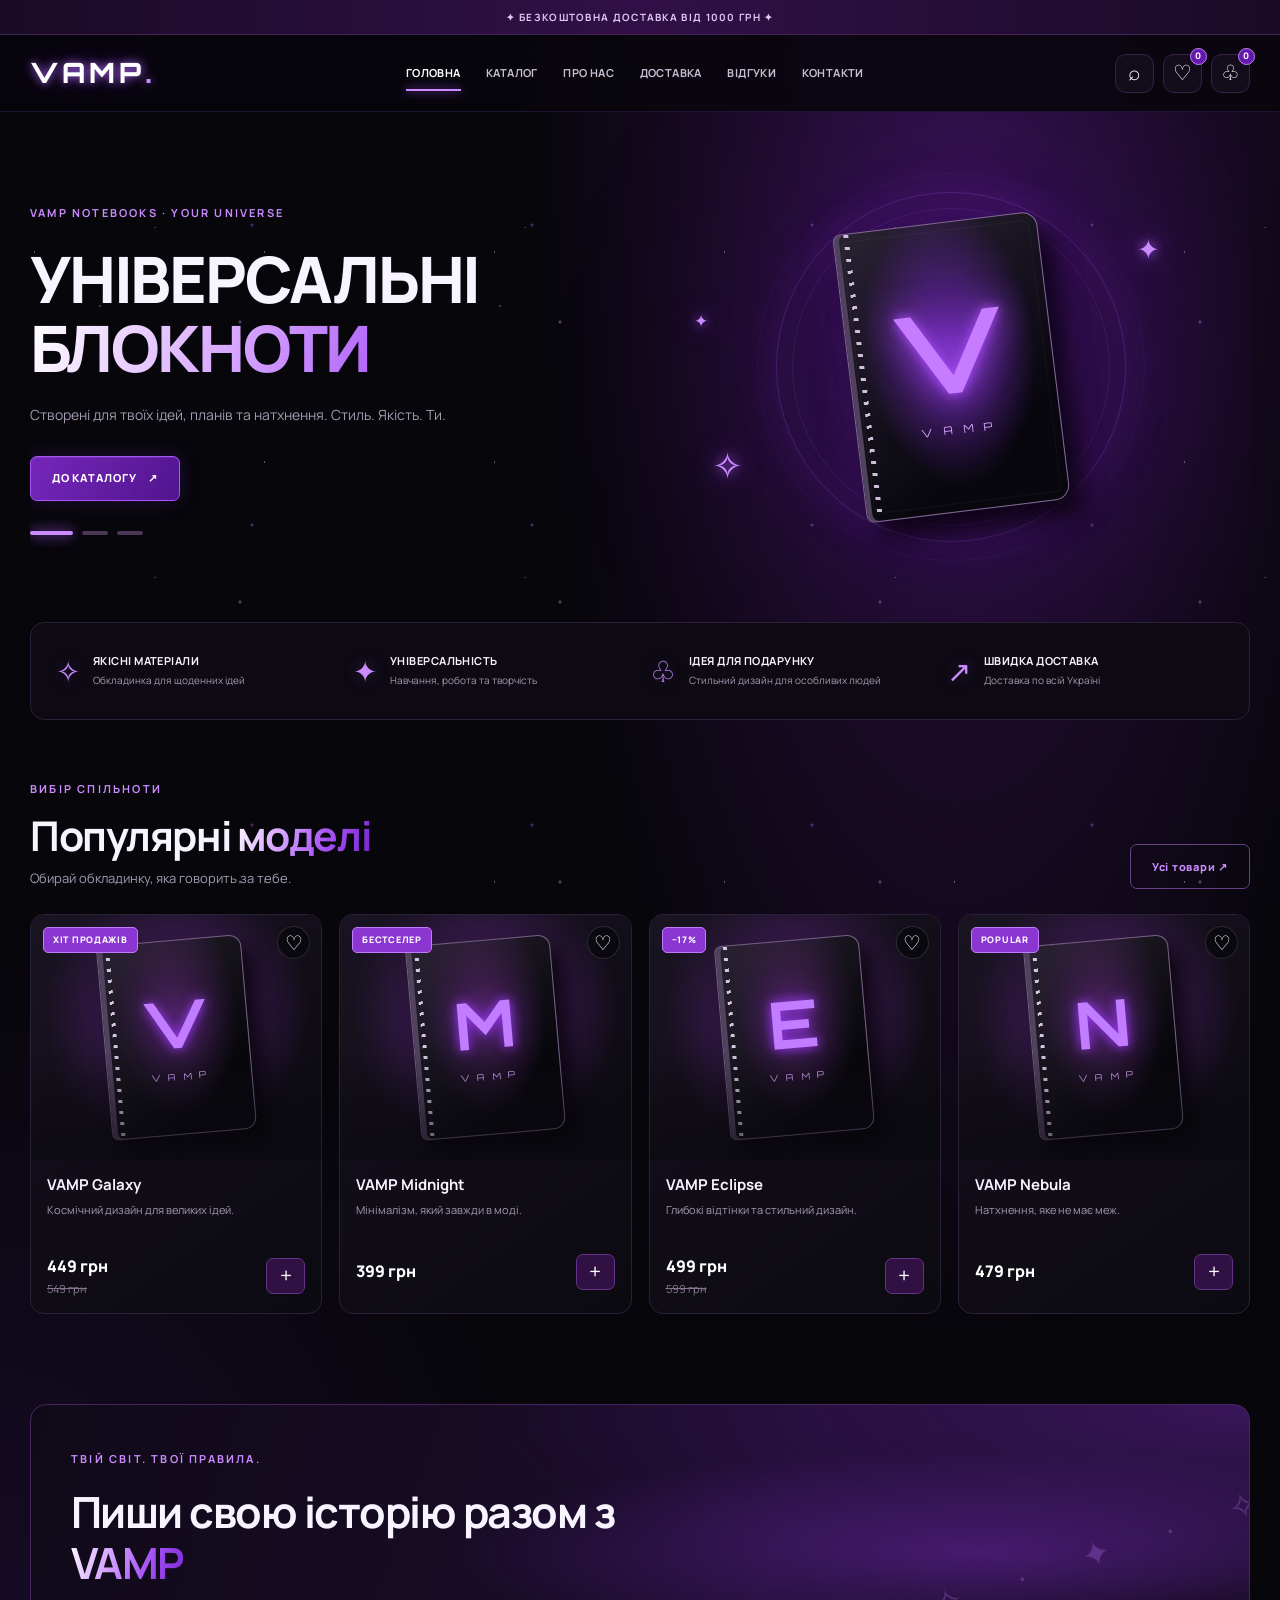
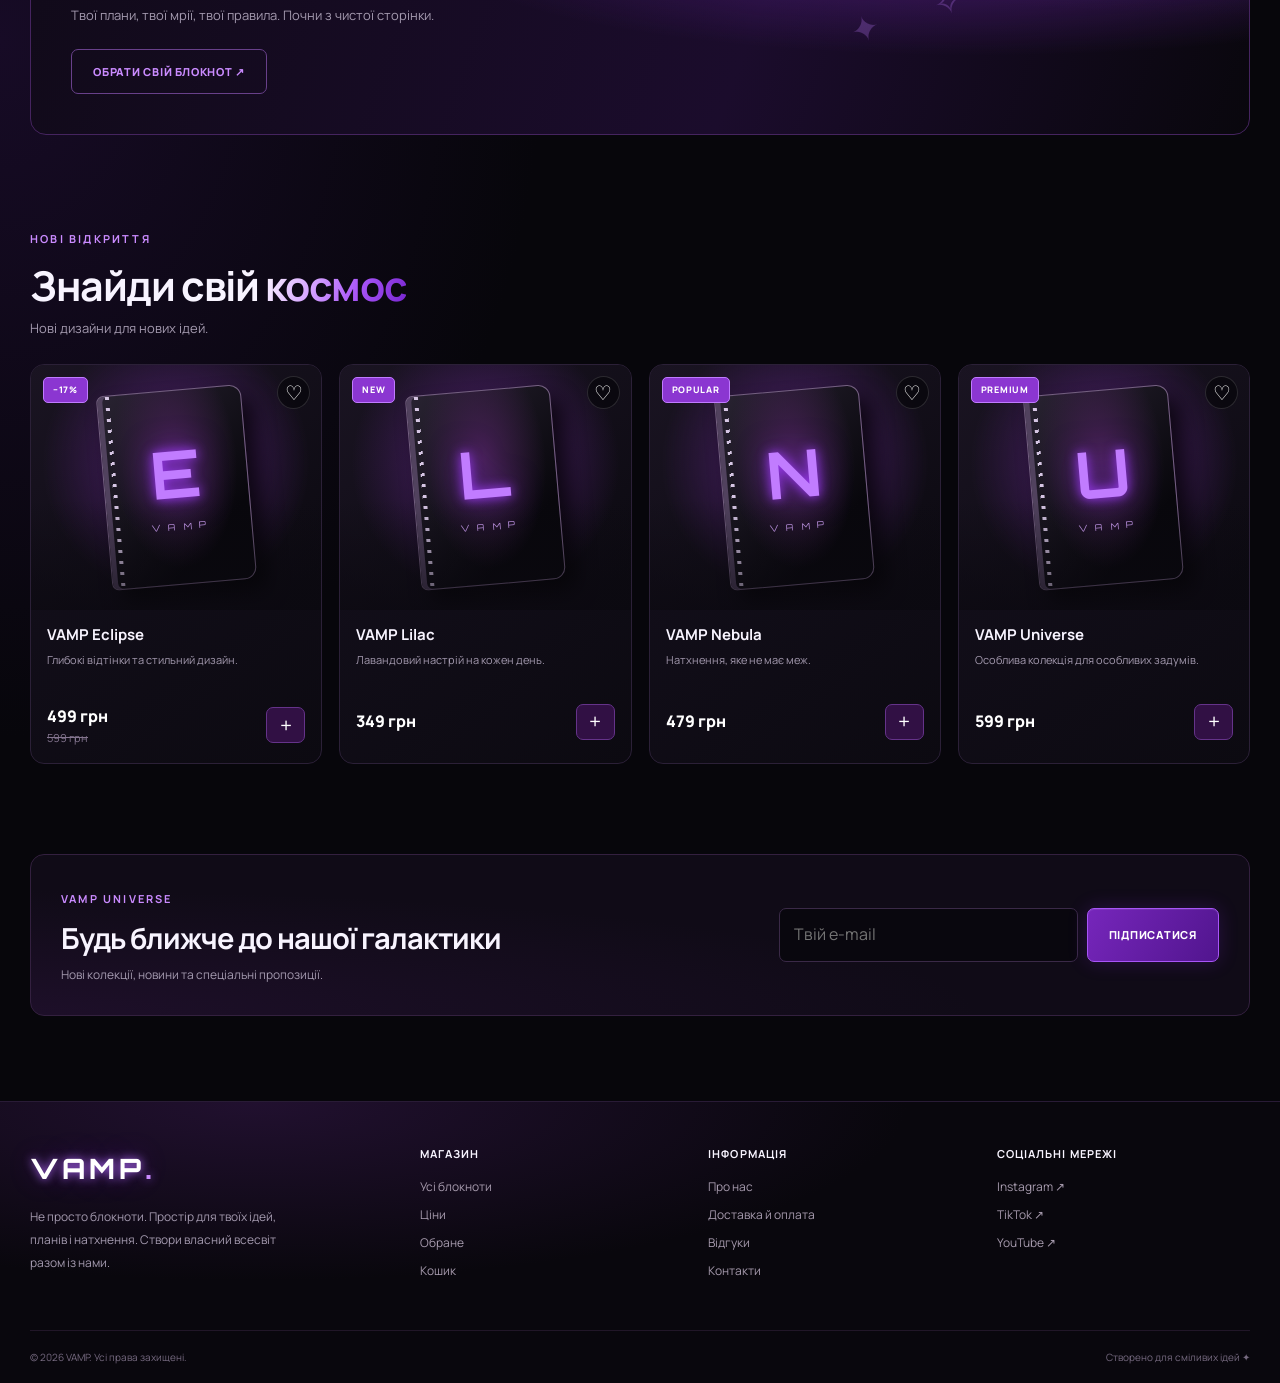
==== commit 42644091: "Add files via upload" ====
--- a/index.html
+++ b/index.html
@@ -15,7 +15,7 @@
 
     <!-- Верхня інформаційна смуга -->
     <div class="topline">
-        ✦ БЕЗКОШТОВНА ДОСТАВКА ВІД 1500 ГРН ✦
+        ✦ БЕЗКОШТОВНА ДОСТАВКА ВІД 1000 ГРН ✦
     </div>
 
     <!-- Шапка сайту -->
--- a/styles.css
+++ b/styles.css
@@ -2200,3 +2200,75 @@
         transition-duration: 0.01ms !important;
     }
 }
+ 
+/* ===== VAMP TOP NAVIGATION FIX ===== */
+
+.site-header {
+  display: block;
+  position: sticky;
+  top: 0;
+  z-index: 999;
+  width: 100%;
+  background: rgba(9, 7, 16, 0.96);
+  border-bottom: 1px solid rgba(168, 85, 247, 0.35);
+  backdrop-filter: blur(16px);
+}
+
+.site-header nav {
+  width: min(1250px, calc(100% - 32px));
+  min-height: 76px;
+  margin: 0 auto;
+  padding: 14px 0;
+  display: flex;
+  flex-direction: row;
+  flex-wrap: wrap;
+  align-items: center;
+  justify-content: center;
+  gap: 12px 24px;
+}
+
+.site-header nav a {
+  display: inline-flex;
+  align-items: center;
+  justify-content: center;
+  color: #e9ddf7;
+  font-size: 14px;
+  font-weight: 600;
+  white-space: nowrap;
+  text-decoration: none;
+  transition: color 0.2s ease;
+}
+
+.site-header nav a:hover,
+.site-header nav a[aria-current="page"] {
+  color: #c084fc;
+}
+
+.site-header nav .site-logo {
+  margin-right: auto;
+  color: #ffffff;
+  font-size: 26px;
+  font-weight: 900;
+  letter-spacing: 4px;
+}
+
+.site-logo span {
+  color: #a855f7;
+}
+
+@media (max-width: 760px) {
+  .site-header {
+    position: relative;
+  }
+
+  .site-header nav {
+    justify-content: center;
+    gap: 12px 17px;
+  }
+
+  .site-header nav .site-logo {
+    width: 100%;
+    margin: 0;
+    justify-content: center;
+  }
+}
